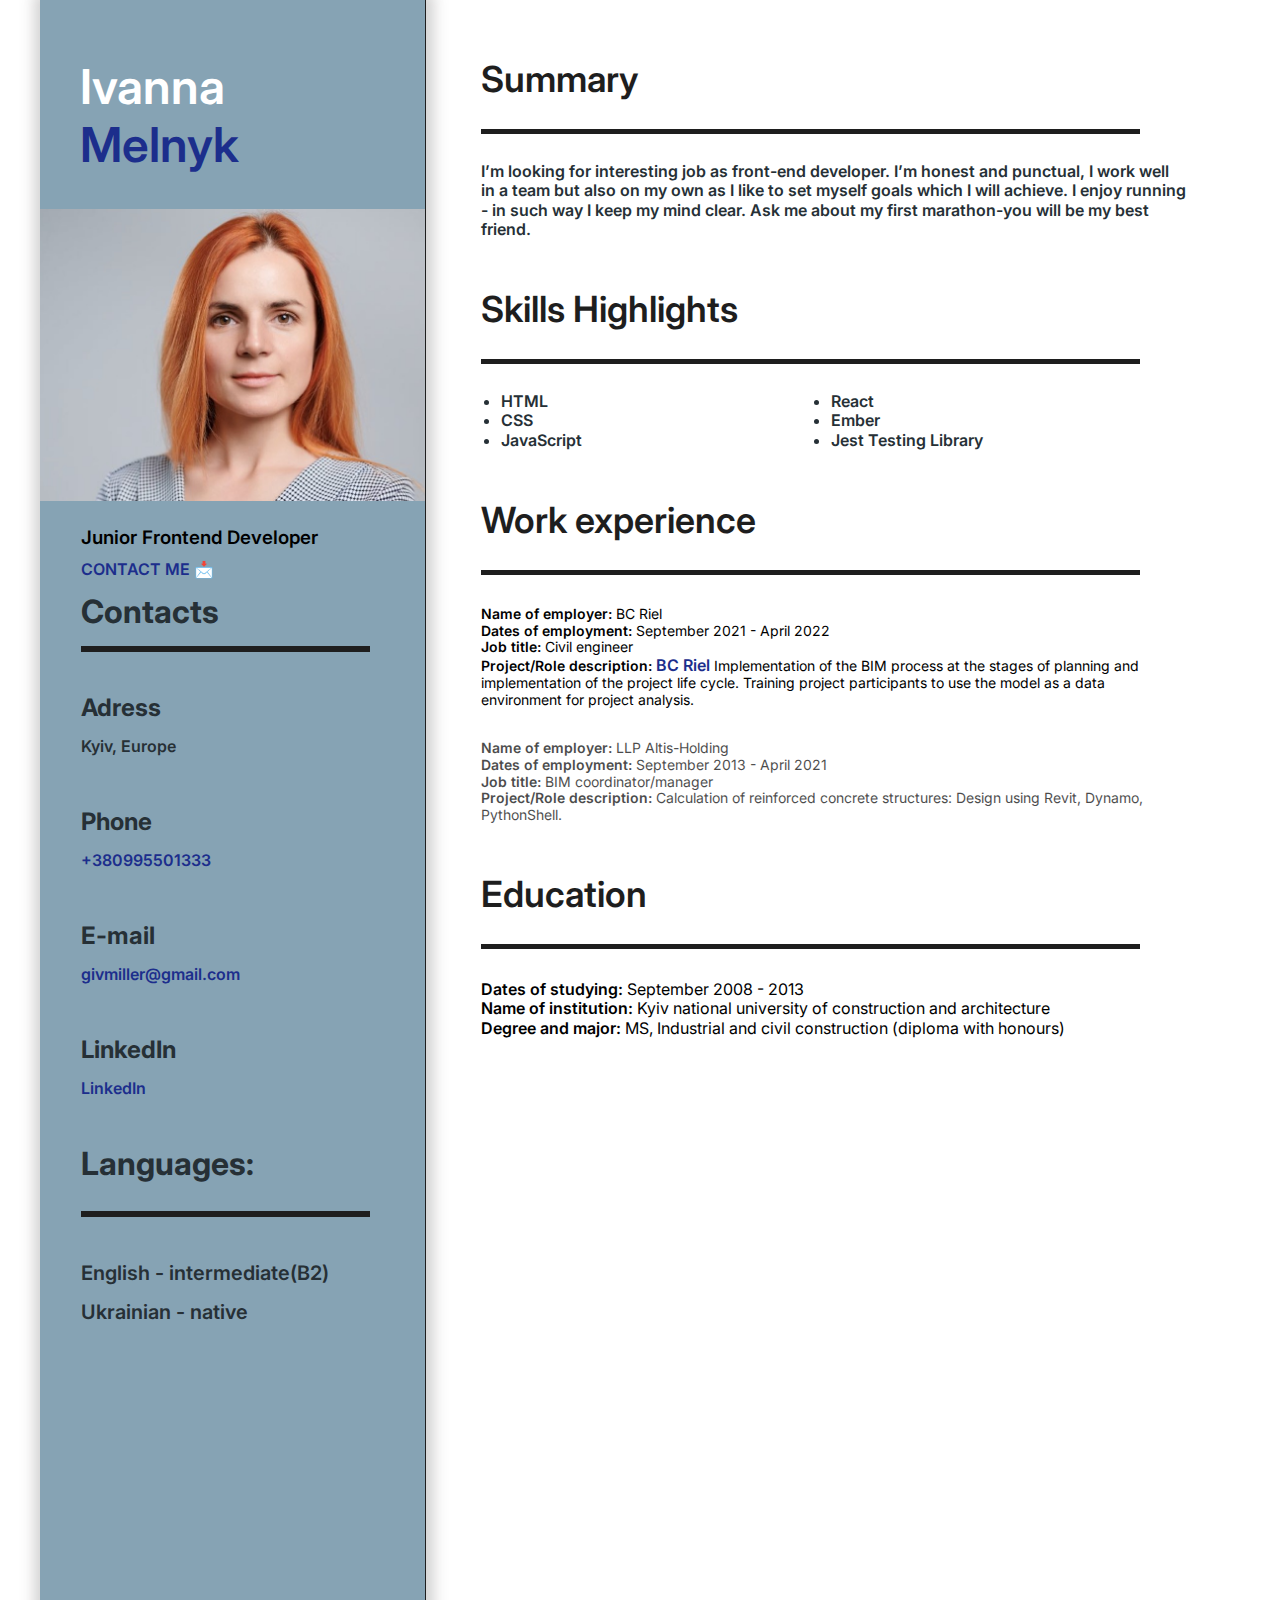
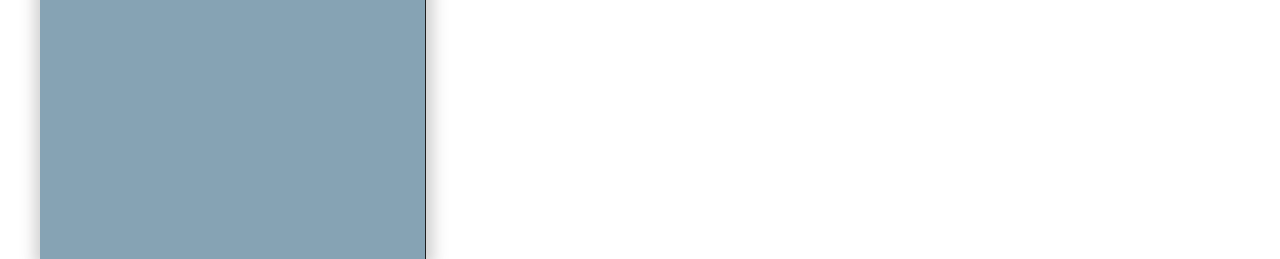
==== index.html @ bb7c2346 "opacity added to p" ====
<!DOCTYPE html>
<html lang="en">

<head>
	<meta charset="UTF-8" />
	<meta http-equiv="X-UA-Compatible" content="IE=edge" />
	<meta name="viewport" content="width=device-width, initial-scale=1.0" />
	<title>RD Resume</title>
	<link rel="stylesheet" href="./styles.css" />
	<link rel="stylesheet" href="./theme.css" />
	<link rel="preconnect" href="https://fonts.googleapis.com" />
	<link rel="preconnect" href="https://fonts.gstatic.com" crossorigin />
	<link href="https://fonts.googleapis.com/css2?family=Inter:wght@400;600&display=swap" rel="stylesheet" />
</head>

<body class="main-theme">
	<div class="main-container">
		<aside class="sidebar">
			<div class="header-container">

				<div class="header-text">
					<h1 class="firstname">
						Ivanna<br><span>Melnyk</span>
					</h1>
				</div>

				<img class="avatar" src="./assets/m-person-avatar.jpeg" alt="Girl in a jacket" />
				<h3 class="position">Junior Frontend Developer</h3>
			</div>
			<div class="contact-information">
				<a href="./hire-me.html" class="contact-link">Contact me 📩</a>
			</div>
			<!-- contacts container -->
			<div class="contacts-container">
				<h3 class="contacts-title decorator">Contacts</h3>
				<div>
					<h4 class="contacts-link-type">Adress</h4>
					<a class="contacts-link">Kyiv, Europe</a>
				</div>
				<div>
					<h4 class="contacts-link-type">Phone</h4>
					<a class="contacts-link" href="tel:380995501333">+380995501333</a>
				</div>
				<div>
					<h4 class="contacts-link-type">E-mail</h4>
					<a class="contacts-link" href="mailto:givmiller@gmail.com">givmiller@gmail.com</a>
				</div>
				<div>
					<h4 class="contacts-link-type">LinkedIn</h4>
					<a class="network-link" href="https://linkedin.com/in/ivanna-melnyk-5479531bb">LinkedIn</a>
				</div>

				<!--lang -->
				<div class="language-container">
					<h3 class="language-title decorator">Languages:</h3>
					<ul class="language">
						<li class="language-item">
							<span class="language-text">English - intermediate(B2)</span>
						</li>
						<li class="language-item">
							<span class="language-text">Ukrainian - native</span>
						</li>
					</ul>
				</div>
			</div>
		</aside>
		<div class="experience">
			<!-- Work experience -->
			<section class="work-section">

				<!-- Summary -->
				<div class="work-section-summary">
					<h2 class="decorator-variant decorator-two">Summary</h2>
					<p>
						I’m looking for interesting job as front-end developer. I’m honest
						and punctual, I work well in a team but also on my own as I like
						to set myself goals which I will achieve. I enjoy running - in
						such way I keep my mind clear. Ask me about my first marathon-you
						will be my best friend.
					</p>
				</div>

				<!-- Skills -->
				<div class="work-section-skills">
					<h2 class="decorator-variant decorator-two">Skills Highlights</h2>
					<div class="skills-list">
						<ul class="list-one">
							<li>HTML</li>
							<li>CSS</li>
							<li>JavaScript</li>
						</ul>
						<ul class="list-two">
							<li>React</li>
							<li>Ember</li>
							<li>Jest Testing Library</li>
						</ul>
					</div>
				</div>

				<!-- Work -->
				<div class="work-section-work">
					<h2 class="decorator-variant decorator-two">Work experience</h2>

					<div class="work-list">
						<p class=""><span>Name of employer:</span> BC Riel</p>
						<p><span>Dates of employment:</span> September 2021 - April 2022 </p>
						<p class=""><span>Job title:</span> Civil engineer</p>
						<p><span>Project/Role description:</span> <a href="https://riel.ua/" target="_blank">BC Riel</a>
							Implementation of the BIM process at the stages of planning and implementation of the project
							life cycle. Training project participants to use the model as a data environment for project
							analysis.</p>
					</div>

					<div class="work-list previous">
						<p class=""><span>Name of employer:</span> LLP Altis-Holding</p>
						<p><span>Dates of employment:</span> September 2013 - April 2021 </p>
						<p class=""><span>Job title:</span> BIM coordinator/manager</p>
						<p><span>Project/Role description:</span> Calculation of reinforced concrete structures: Design using
							Revit, Dynamo, PythonShell.</p>
					</div>
				</div>

				<!-- Education -->
				<div class="work-section-education">
					<h2 class="decorator-variant decorator-two">Education</h2>
					<div class="education-list">
						<p><span>Dates of studying:</span> September 2008 - 2013</p>
						<p><span>Name of institution:</span> Kyiv national university of construction and architecture</p>
						<p><span>Degree and major:</span> MS, Industrial and civil construction (diploma with honours)</p>
					</div>
				</div>

			</section>

		</div>
	</div>
	</div>
</body>

</html>
---- styles.css ----
:root {
  /* sizes */
  --margin-bottom-work-section: 49px;
  --padding-bottom-work-section: 28px;
  --padding-bottom-contact-section: 15px;
  --padding-top-contact-section: 36px;
}

/*colors */
.main-theme {
  --color-background-sidebar: #86a3b4;
  --color-main-text-primary: #1c2e8c;
  --color-main-link-secondary: #005;
  --color-global-default: #ffffff;
  --color-global-text-primary: #000000;
  --color-global-text-secondary: #263036;
  --color-text-accent: #e89a4c;
  --color-border-primary: #1e1e1e;
}

body {
  color: var(--color-global-text-primary);
  font-family: "Inter", sans-serif;
  margin: 0;
}

h3 {
  align-items: center;
  margin: 0;
}

h1,
h4 {
  margin: 0;
}

a:link {
  text-decoration: none;
  font-weight: 600;
  font-size: 16px;
  line-height: 1.2;

  color: var(--color-main-text-primary);
}

a:visited {
  color: var(--color-main-link-secondary);
}

a:hover {
  text-decoration: none;
}

ul li {
  margin: 0;
}

.main-container {
  max-width: 1200px;
  display: flex;

  margin: 0 auto;
}

.position {
  font-weight: 600;

  margin-top: 25px;
  margin-bottom: 10px;
  margin-left: 41px;
}

.avatar {
  width: 100%;
  height: 292px;
  object-fit: cover;
}
.avatar:hover {
  box-shadow: 10px 10px 16px 0px #00000040;
  transform: scale(2) translate(25%, 25%);
  z-index: 1;
}
.decorator {
  border-bottom: 6px solid var(--color-border-primary);
  width: 75%;
}

.decorator-two {
  border-bottom: 5px solid var(--color-border-primary);
  width: 659px;
}

a:link.contact-link {
  text-transform: uppercase;
  text-decoration: none;
}

.contact-link:hover,
a:link.contacts-link:hover,
a.network-link:hover {
  color: var(--color-text-accent);
}

.contact-information {
  display: block;
  margin-left: 41px;
  margin-bottom: 13px;
}

.contacts-container {
  font-weight: 600;
  line-height: 39px;
  color: var(--color-global-text-secondary);
  padding-left: 41px;
  padding-right: 11px;
  width: 385px;
}

.contacts-title {
  font-size: 32px;
  padding-bottom: var(--padding-bottom-contact-section);
}

.contacts-link-type {
  padding-top: var(--padding-top-contact-section);
  font-size: 24px;
}

a.contacts-link,
a.network-link {
  font-size: 16px;
  line-height: 19px;
}

.language-container {
  font-size: 32px;
  line-height: 39px;
}

.language-title {
  padding-top: var(--padding-top-contact-section);
  font-size: 32px;
  padding-bottom: var(--padding-bottom-work-section);
}

.language {
  padding: 0;
  list-style-type: none;
}

.language-text {
  font-size: 20px;
  line-height: 24px;
}

.work-section {
  display: flex;
  flex-direction: column;
  box-sizing: border-box;
}

.firstname {
  margin: 58px 0px 36px 40px;
  font-weight: 600;
  font-size: 48px;
  line-height: 1.2;

  color: var(--color-global-default);
}

.firstname span {
  color: var(--color-main-text-primary);
}

.header-container {
  display: flex;
  flex-direction: column;
}

.experience {
  padding-left: 55px;
  padding-right: 54px;
  padding-top: 58px;
}

.sidebar {
  width: 385px;
  background-color: var(--color-background-sidebar);
  padding-bottom: 500px;

  box-shadow: 1px 0px 13px 7px #504b4b40;
  border-right: 1px solid var(--color-border-primary);
}

/* Summary */
.work-section-summary {
  margin-bottom: var(--margin-bottom-work-section);
}

.decorator-variant {
  margin: 0px;
  padding-bottom: var(--padding-bottom-work-section);
  font-weight: 600;
  font-size: 36px;
  line-height: 1.2;

  color: var(--color-border-primary);
}

.work-section-summary p {
  margin: 28px 0px 0px 0px;
  font-weight: 600;
  font-size: 16px;
  line-height: 1.2;

  color: var(--color-global-text-secondary);
}

/* Skills */
.work-section-skills {
  margin-bottom: var(--margin-bottom-work-section);
}

.skills-list {
  margin: 28px 0px 0px 0px;
  display: inline-flex;
}

.skills-list ul {
  margin: 0;
  font-weight: 600;
  font-size: 16px;
  line-height: 1.2;

  color: var(--color-global-text-secondary);
}

.skills-list .list-one,
.skills-list .list-two {
  width: 310px;
  padding-left: 20px;
}

/* Work */
.work-section-work {
  margin-bottom: 49px;
}

.work-list {
  margin-top: 31px;
}

.work-list p {
  margin: 0;
  font-size: 14px;
  line-height: 1.2;

  color: var(--color-global-text-primary);
}

.work-list p span {
  font-weight: 600;
}

.work-list p a {
  font-weight: 600;
  font-size: 16px;
  line-height: 1.2;

  color: var(--color-main-text-primary);
}
.work-list.previous {
  opacity: 0.7;
}

.work-list.previous:hover {
  opacity: 1;
}
/* Education */

.education-list {
  margin-top: 31px;
}

.education-list p {
  margin: 0;
  font-size: 16px;
  line-height: 1.2;

  color: var(--color-global-text-primary);
}

.education-list p span {
  font-weight: 600;
}

/* Hire me form */
.hire-me-container {
  margin: auto;
  padding: 0;
  font-family: "IBM Plex Sans", sans-serif;
  display: flex;
  flex-direction: column;
  justify-content: center;
  max-width: 1024px;
}

.hire-me-title {
  margin-top: 20px;
  margin-bottom: 10px;
  color: var(--color-main-text-primary);
}

.hire-me-subtitle {
  margin-top: 10px;
  margin-bottom: 10px;
}

table {
  display: table;
  border-spacing: 0px;
  border: 1px solid #b8bcca;
  border-collapse: separate;
  background: #f8fafc;
}

th,
td {
  border: 1px solid #b8bcca;
  padding: 10px;
}

td {
  width: 380px;
}

input,
select,
textarea {
  display: block;
  background-color: #f8fafc;
  margin: 0;
  padding: 0;
  border: none;
  width: 436px;
  height: 48px;
  font-family: inherit;
  border-radius: 4px;
  padding-left: 12px;
  padding-right: 12px;
}

::placeholder {
  font-size: 16px;
  line-height: 150%;
  color: #b8bcca;
}

input:focus,
select:focus,
textarea:focus {
  border: 1px solid #0048d9;
}

#email:invalid,
#work-type:invalid,
#textarea:invalid {
  border: 1px solid #ed0131;
}

.error {
  font-size: 12px;
  line-height: 16px;
  color: #ed0131;
}

.success {
  font-size: 12px;
  line-height: 16px;
  color: #0e6245;
  display: none;
}

#textarea:valid + .error {
  display: none;
}

#email:valid + .error {
  display: none;
}

.label-required:after {
  content: "*";
  color: #ed0131;
}

#email:valid {
  border: 1px solid #0e6245;
}

#work-type {
  appearance: none;
  font-size: 16px;
  line-height: 150%;
  color: #3b4256;
  background: url(./assets/mdi_arrow_drop_down.svg) no-repeat right #f8fafc;
  width: 460px;
}

#work-type:invalid {
  color: #b8bcca;
}

fieldset {
  border: 1px solid #3b4256;
  border-radius: 16px;
}

fieldset label {
  display: flex;
  margin-top: 10px;
  margin-bottom: 10px;
  color: #6f7482;
}

.hire-me-button {
  font-weight: 500;
  font-size: 18px;
  line-height: 23px;
  color: #0048d9;
  margin-top: 20px;
  display: flex;
  justify-content: center;
  align-items: center;
  width: 100px;
  height: 48px;
  border: 1px solid #0048d9;
  background-color: #ffffff;
  border-radius: 6px;
}

.hire-me-button:hover {
  background: #e7f2fd;
}

textarea {
  min-height: 139px;
  font-weight: 400;
  font-size: 16px;
  line-height: 143%;
  width: 436px;
  padding: 12px;
}
@media screen and (max-width: 550px) {
  .main-container {
    display: flex;
    flex-wrap: wrap;
    justify-content: center;
  }
  .experience,
  .sidebar,
  .decorator-two,
  .skills-list .list-one,
  .skills-list .list-two {
    width: 100%;
  }
  .sidebar {
    padding-bottom: 64px;
  }
  .contacts-container {
    width: 75%;
    padding-right: 0;
    padding-left: 28px;
  }
  .experience {
    padding-left: 28px;
    padding-right: 54px;
    padding-bottom: 43px;
  }
  .position {
    margin-left: 28px;
  }
  .contact-information {
    margin-left: 28px;
  }
}
---- theme.css ----
.my-theme {
  --color-background-sidebar: #a08891;
  --color-main-text-primary: #32021f;
  --color-main-link-secondary: #27061a;
  --color-global-default: #afbdcc;
  --color-global-text-primary: #27061a;
  --color-global-text-secondary: #4b2e39;
  --color-text-accent: #77a0a9;
  --color-border-primary: #34282d;
}
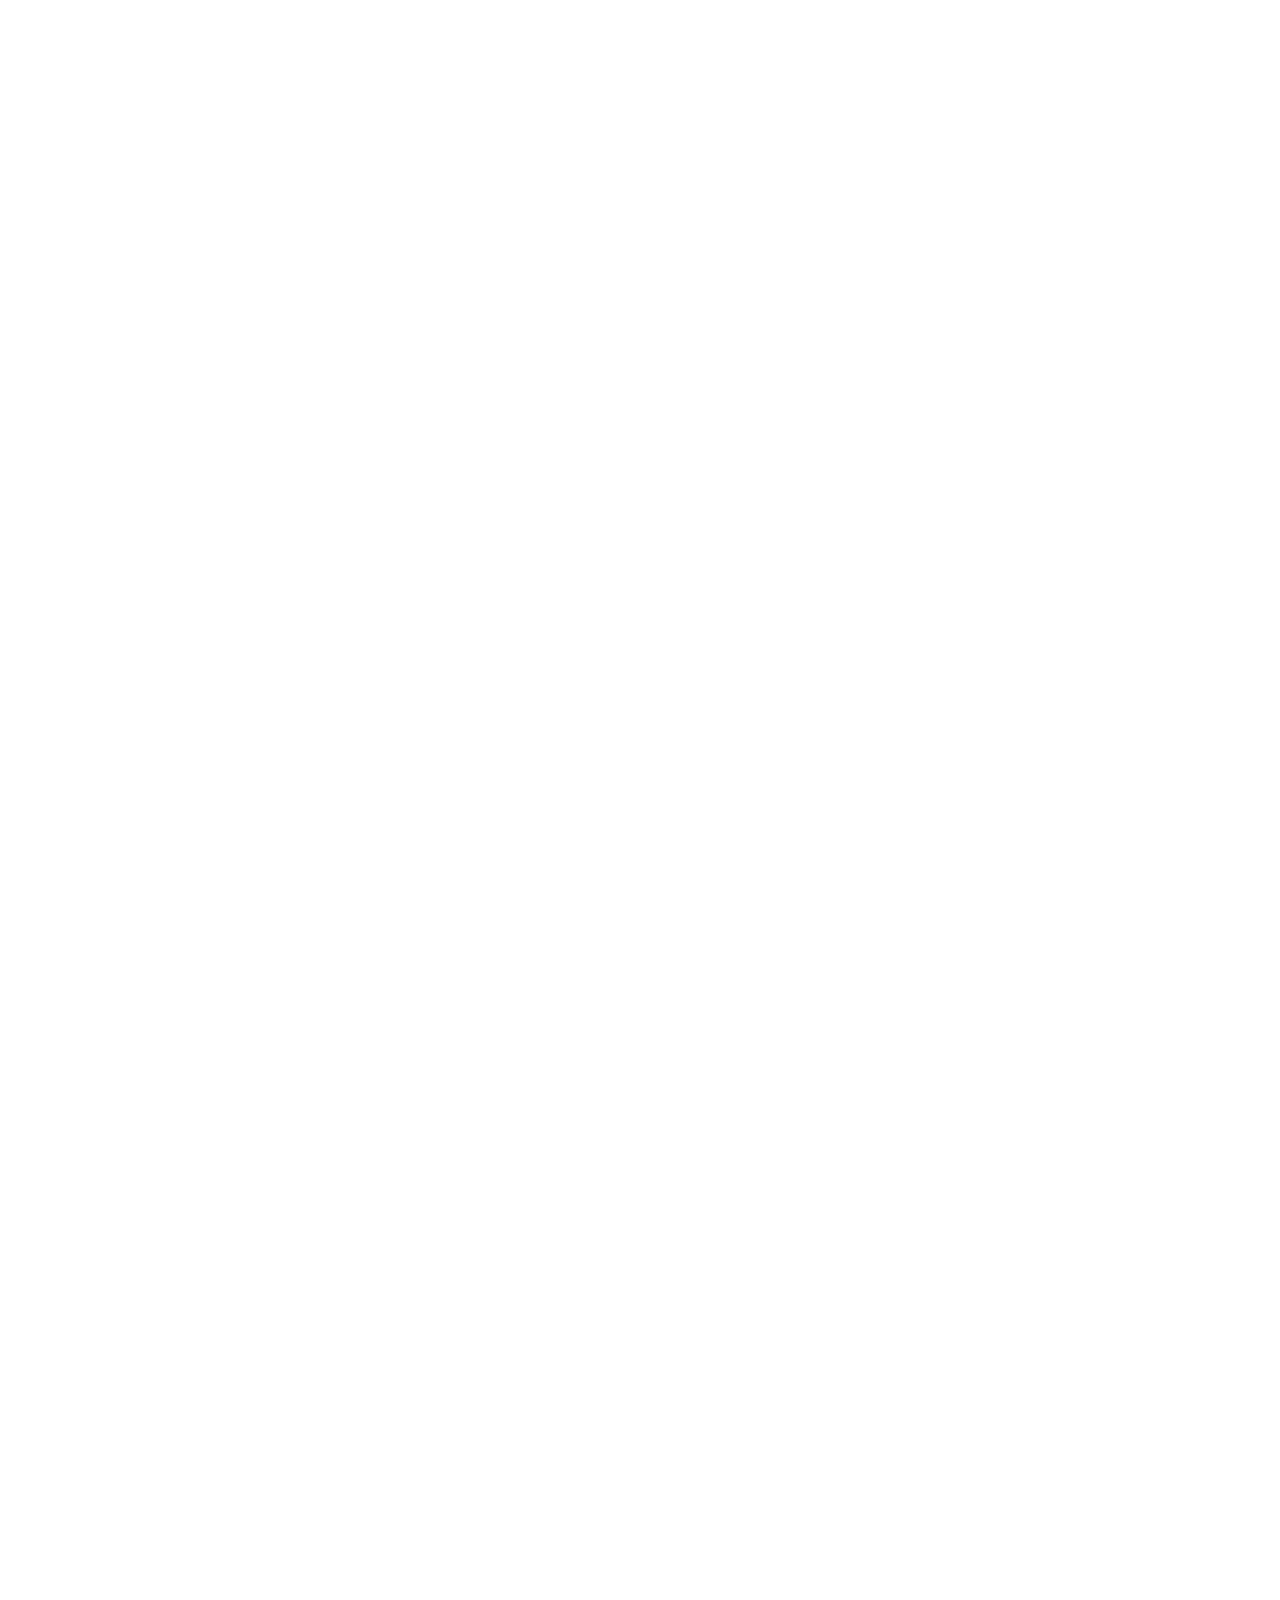
==== commit bc86109d: "scss added, themes work" ====
--- a/index.html
+++ b/index.html
@@ -1,140 +1,159 @@
 <!DOCTYPE html>
 <html lang="en">
+  <head>
+    <meta charset="UTF-8" />
+    <meta http-equiv="X-UA-Compatible" content="IE=edge" />
+    <meta name="viewport" content="width=device-width, initial-scale=1.0" />
+    <title>RD Resume</title>
+    <link rel="stylesheet" href="./css/style.css" />
+    <link rel="preconnect" href="https://fonts.googleapis.com" />
+    <link rel="preconnect" href="https://fonts.gstatic.com" crossorigin />
+    <link
+      href="https://fonts.googleapis.com/css2?family=Inter:wght@400;600&display=swap"
+      rel="stylesheet"
+    />
+  </head>
 
-<head>
-	<meta charset="UTF-8" />
-	<meta http-equiv="X-UA-Compatible" content="IE=edge" />
-	<meta name="viewport" content="width=device-width, initial-scale=1.0" />
-	<title>RD Resume</title>
-	<link rel="stylesheet" href="./styles.css" />
-	<link rel="stylesheet" href="./theme.css" />
-	<link rel="preconnect" href="https://fonts.googleapis.com" />
-	<link rel="preconnect" href="https://fonts.gstatic.com" crossorigin />
-	<link href="https://fonts.googleapis.com/css2?family=Inter:wght@400;600&display=swap" rel="stylesheet" />
-</head>
+  <body>
+    <div class="main-container">
+      <aside class="sidebar">
+        <div class="header-container">
+          <div class="header-text">
+            <h1 class="firstname">Ivanna<br /><span>Melnyk</span></h1>
+          </div>
 
-<body class="main-theme">
-	<div class="main-container">
-		<aside class="sidebar">
-			<div class="header-container">
+          <img
+            class="avatar"
+            src="./assets/m-person-avatar.jpeg"
+            alt="Girl in a jacket"
+          />
+          <h3 class="position">Junior Frontend Developer</h3>
+        </div>
+        <div class="contact-information">
+          <a href="./hire-me.html" class="contact-link">Contact me 📩</a>
+        </div>
+        <!-- contacts container -->
+        <div class="contacts-container">
+          <h3 class="contacts-title decorator">Contacts</h3>
+          <div>
+            <h4 class="contacts-link-type">Adress</h4>
+            <a class="contacts-link">Kyiv, Europe</a>
+          </div>
+          <div>
+            <h4 class="contacts-link-type">Phone</h4>
+            <a class="contacts-link" href="tel:380995501333">+380995501333</a>
+          </div>
+          <div>
+            <h4 class="contacts-link-type">E-mail</h4>
+            <a class="contacts-link" href="mailto:givmiller@gmail.com"
+              >givmiller@gmail.com</a
+            >
+          </div>
+          <div>
+            <h4 class="contacts-link-type">LinkedIn</h4>
+            <a
+              class="network-link"
+              href="https://linkedin.com/in/ivanna-melnyk-5479531bb"
+              >LinkedIn</a
+            >
+          </div>
 
-				<div class="header-text">
-					<h1 class="firstname">
-						Ivanna<br><span>Melnyk</span>
-					</h1>
-				</div>
+          <!--lang -->
+          <div class="language-container">
+            <h3 class="language-title decorator">Languages:</h3>
+            <ul class="language">
+              <li class="language-item">
+                <span class="language-text">English - intermediate(B2)</span>
+              </li>
+              <li class="language-item">
+                <span class="language-text">Ukrainian - native</span>
+              </li>
+            </ul>
+          </div>
+        </div>
+      </aside>
+      <div class="experience">
+        <!-- Work experience -->
+        <section class="work-section">
+          <!-- Summary -->
+          <div class="work-section-summary">
+            <h2 class="decorator-variant decorator-two">Summary</h2>
+            <p>
+              I’m looking for interesting job as front-end developer. I’m honest
+              and punctual, I work well in a team but also on my own as I like
+              to set myself goals which I will achieve. I enjoy running - in
+              such way I keep my mind clear. Ask me about my first marathon-you
+              will be my best friend.
+            </p>
+          </div>
 
-				<img class="avatar" src="./assets/m-person-avatar.jpeg" alt="Girl in a jacket" />
-				<h3 class="position">Junior Frontend Developer</h3>
-			</div>
-			<div class="contact-information">
-				<a href="./hire-me.html" class="contact-link">Contact me 📩</a>
-			</div>
-			<!-- contacts container -->
-			<div class="contacts-container">
-				<h3 class="contacts-title decorator">Contacts</h3>
-				<div>
-					<h4 class="contacts-link-type">Adress</h4>
-					<a class="contacts-link">Kyiv, Europe</a>
-				</div>
-				<div>
-					<h4 class="contacts-link-type">Phone</h4>
-					<a class="contacts-link" href="tel:380995501333">+380995501333</a>
-				</div>
-				<div>
-					<h4 class="contacts-link-type">E-mail</h4>
-					<a class="contacts-link" href="mailto:givmiller@gmail.com">givmiller@gmail.com</a>
-				</div>
-				<div>
-					<h4 class="contacts-link-type">LinkedIn</h4>
-					<a class="network-link" href="https://linkedin.com/in/ivanna-melnyk-5479531bb">LinkedIn</a>
-				</div>
+          <!-- Skills -->
+          <div class="work-section-skills">
+            <h2 class="decorator-variant decorator-two">Skills Highlights</h2>
+            <div class="skills-list">
+              <ul class="list-one">
+                <li>HTML</li>
+                <li>CSS</li>
+                <li>JavaScript</li>
+              </ul>
+              <ul class="list-two">
+                <li>React</li>
+                <li>Ember</li>
+                <li>Jest Testing Library</li>
+              </ul>
+            </div>
+          </div>
 
-				<!--lang -->
-				<div class="language-container">
-					<h3 class="language-title decorator">Languages:</h3>
-					<ul class="language">
-						<li class="language-item">
-							<span class="language-text">English - intermediate(B2)</span>
-						</li>
-						<li class="language-item">
-							<span class="language-text">Ukrainian - native</span>
-						</li>
-					</ul>
-				</div>
-			</div>
-		</aside>
-		<div class="experience">
-			<!-- Work experience -->
-			<section class="work-section">
+          <!-- Work -->
+          <div class="work-section-work">
+            <h2 class="decorator-variant decorator-two">Work experience</h2>
 
-				<!-- Summary -->
-				<div class="work-section-summary">
-					<h2 class="decorator-variant decorator-two">Summary</h2>
-					<p>
-						I’m looking for interesting job as front-end developer. I’m honest
-						and punctual, I work well in a team but also on my own as I like
-						to set myself goals which I will achieve. I enjoy running - in
-						such way I keep my mind clear. Ask me about my first marathon-you
-						will be my best friend.
-					</p>
-				</div>
+            <div class="work-list">
+              <p class=""><span>Name of employer:</span> BC Riel</p>
+              <p>
+                <span>Dates of employment:</span> September 2021 - April 2022
+              </p>
+              <p class=""><span>Job title:</span> Civil engineer</p>
+              <p>
+                <span>Project/Role description:</span>
+                <a href="https://riel.ua/" target="_blank">BC Riel</a>
+                Implementation of the BIM process at the stages of planning and
+                implementation of the project life cycle. Training project
+                participants to use the model as a data environment for project
+                analysis.
+              </p>
+            </div>
 
-				<!-- Skills -->
-				<div class="work-section-skills">
-					<h2 class="decorator-variant decorator-two">Skills Highlights</h2>
-					<div class="skills-list">
-						<ul class="list-one">
-							<li>HTML</li>
-							<li>CSS</li>
-							<li>JavaScript</li>
-						</ul>
-						<ul class="list-two">
-							<li>React</li>
-							<li>Ember</li>
-							<li>Jest Testing Library</li>
-						</ul>
-					</div>
-				</div>
+            <div class="work-list previous">
+              <p class=""><span>Name of employer:</span> LLP Altis-Holding</p>
+              <p>
+                <span>Dates of employment:</span> September 2013 - April 2021
+              </p>
+              <p class=""><span>Job title:</span> BIM coordinator/manager</p>
+              <p>
+                <span>Project/Role description:</span> Calculation of reinforced
+                concrete structures: Design using Revit, Dynamo, PythonShell.
+              </p>
+            </div>
+          </div>
 
-				<!-- Work -->
-				<div class="work-section-work">
-					<h2 class="decorator-variant decorator-two">Work experience</h2>
-
-					<div class="work-list">
-						<p class=""><span>Name of employer:</span> BC Riel</p>
-						<p><span>Dates of employment:</span> September 2021 - April 2022 </p>
-						<p class=""><span>Job title:</span> Civil engineer</p>
-						<p><span>Project/Role description:</span> <a href="https://riel.ua/" target="_blank">BC Riel</a>
-							Implementation of the BIM process at the stages of planning and implementation of the project
-							life cycle. Training project participants to use the model as a data environment for project
-							analysis.</p>
-					</div>
-
-					<div class="work-list previous">
-						<p class=""><span>Name of employer:</span> LLP Altis-Holding</p>
-						<p><span>Dates of employment:</span> September 2013 - April 2021 </p>
-						<p class=""><span>Job title:</span> BIM coordinator/manager</p>
-						<p><span>Project/Role description:</span> Calculation of reinforced concrete structures: Design using
-							Revit, Dynamo, PythonShell.</p>
-					</div>
-				</div>
-
-				<!-- Education -->
-				<div class="work-section-education">
-					<h2 class="decorator-variant decorator-two">Education</h2>
-					<div class="education-list">
-						<p><span>Dates of studying:</span> September 2008 - 2013</p>
-						<p><span>Name of institution:</span> Kyiv national university of construction and architecture</p>
-						<p><span>Degree and major:</span> MS, Industrial and civil construction (diploma with honours)</p>
-					</div>
-				</div>
-
-			</section>
-
-		</div>
-	</div>
-	</div>
-</body>
-
+          <!-- Education -->
+          <div class="work-section-education">
+            <h2 class="decorator-variant decorator-two">Education</h2>
+            <div class="education-list">
+              <p><span>Dates of studying:</span> September 2008 - 2013</p>
+              <p>
+                <span>Name of institution:</span> Kyiv national university of
+                construction and architecture
+              </p>
+              <p>
+                <span>Degree and major:</span> MS, Industrial and civil
+                construction (diploma with honours)
+              </p>
+            </div>
+          </div>
+        </section>
+      </div>
+    </div>
+  </body>
 </html>
--- a/css/style.css
+++ b/css/style.css
@@ -0,0 +1,318 @@
+/*colors */
+body {
+  color: #27061a;
+  font-family: "Inter", sans-serif;
+  margin: 0;
+}
+
+h3 {
+  align-items: center;
+  margin: 0;
+}
+
+h1,
+h4 {
+  margin: 0;
+}
+
+a:link {
+  text-decoration: none;
+  font-weight: 600;
+  font-size: 16px;
+  line-height: 1.2;
+  color: #32021f;
+}
+a:link:link.contact-link {
+  text-transform: uppercase;
+  text-decoration: none;
+}
+a:visited {
+  color: #27061a;
+}
+a:hover {
+  text-decoration: none;
+  color: #77a0a9;
+}
+
+ul li {
+  margin: 0;
+}
+
+.main-container {
+  max-width: 1200px;
+  display: flex;
+  overflow: hidden;
+  margin: 0 auto;
+}
+
+.position {
+  font-weight: 600;
+  margin-top: 25px;
+  margin-bottom: 10px;
+  margin-left: 41px;
+}
+
+.avatar {
+  width: 100%;
+  height: 292px;
+  -o-object-fit: cover;
+     object-fit: cover;
+}
+.avatar:hover {
+  box-shadow: 10px 10px 16px 0px rgba(0, 0, 0, 0.2509803922);
+  animation: scaling 2s cubic-bezier(0.07, 0.49, 0.94, 0.53);
+}
+
+@keyframes scaling {
+  100% {
+    transform: scale(2) translate(25%, 25%);
+  }
+}
+.decorator {
+  border-bottom: 6px solid #34282d;
+  width: 75%;
+}
+
+.decorator-two {
+  border-bottom: 5px solid #34282d;
+  width: 659px;
+}
+
+.contact-information {
+  display: block;
+  margin-left: 41px;
+  margin-bottom: 13px;
+}
+
+.contacts-container {
+  font-weight: 600;
+  line-height: 39px;
+  color: #4b2e39;
+  padding-left: 41px;
+  padding-right: 11px;
+  width: 385px;
+}
+
+.contacts-title {
+  font-size: 32px;
+  padding-bottom: 15px;
+}
+
+.contacts-link-type {
+  padding-top: 36px;
+  font-size: 24px;
+}
+
+a.contacts-link,
+a.network-link {
+  font-size: 16px;
+  line-height: 19px;
+}
+
+.language-container {
+  font-size: 32px;
+  line-height: 39px;
+}
+
+.language-title {
+  padding-top: 36px;
+  font-size: 32px;
+  padding-bottom: 28px;
+}
+
+.language {
+  padding: 0;
+  list-style-type: none;
+}
+
+.language-text {
+  font-size: 20px;
+  line-height: 24px;
+}
+
+.work-section {
+  display: flex;
+  flex-direction: column;
+  box-sizing: border-box;
+}
+
+.firstname {
+  margin: 58px 0px 36px 40px;
+  font-weight: 600;
+  font-size: 48px;
+  line-height: 1.2;
+  color: #afbdcc;
+}
+.firstname span {
+  color: #32021f;
+}
+
+.header-container {
+  display: flex;
+  flex-direction: column;
+}
+
+.experience {
+  padding-left: 55px;
+  padding-right: 54px;
+  padding-top: 58px;
+  opacity: 0;
+  animation: appear 1s ease 0.7s forwards;
+  transform: translate(0px, 100%);
+}
+
+.sidebar {
+  width: 385px;
+  background-color: #a08891;
+  padding-bottom: 500px;
+  box-shadow: 1px 0px 13px 7px rgba(80, 75, 75, 0.2509803922);
+  border-right: 1px solid #34282d;
+  z-index: 1;
+  opacity: 0;
+  animation: appear 1s ease 0.1s forwards;
+  transform: translate(0px, 100%);
+}
+
+@keyframes appear {
+  100% {
+    transform: translate(0px, 0%);
+    opacity: 1;
+  }
+}
+/* Summary */
+.work-section-summary {
+  margin-bottom: 49px;
+}
+
+.decorator-variant {
+  margin: 0px;
+  padding-bottom: 28px;
+  font-weight: 600;
+  font-size: 36px;
+  line-height: 1.2;
+  color: #34282d;
+}
+
+.work-section-summary p {
+  margin: 28px 0px 0px 0px;
+  font-weight: 600;
+  font-size: 16px;
+  line-height: 1.2;
+  color: #4b2e39;
+}
+
+/* Skills */
+.work-section-skills {
+  margin-bottom: 49px;
+}
+
+.skills-list {
+  margin: 28px 0px 0px 0px;
+  display: inline-flex;
+}
+
+.skills-list ul {
+  margin: 0;
+  font-weight: 600;
+  font-size: 16px;
+  line-height: 1.2;
+  color: #4b2e39;
+}
+.skills-list .list-one,
+.skills-list .list-two {
+  width: 310px;
+  padding-left: 20px;
+}
+
+/* Work */
+.work-section-work {
+  margin-bottom: 49px;
+}
+
+.work-list {
+  margin-top: 31px;
+}
+.work-list p {
+  margin: 0;
+  font-size: 14px;
+  line-height: 1.2;
+  color: #27061a;
+}
+.work-list span {
+  font-weight: 600;
+}
+.work-list a {
+  font-weight: 600;
+  font-size: 16px;
+  line-height: 1.2;
+  color: #32021f;
+}
+.work-list a:hover {
+  color: #77a0a9;
+}
+
+.previous {
+  opacity: 0.5;
+}
+.previous:hover {
+  animation: liquid 2s ease-in-out forwards;
+}
+
+@keyframes liquid {
+  0% {
+    opacity: 0.5;
+  }
+  50% {
+    opacity: 0.7;
+  }
+  100% {
+    opacity: 1;
+  }
+}
+/* Education */
+.education-list {
+  margin-top: 31px;
+}
+.education-list p {
+  margin: 0;
+  font-size: 16px;
+  line-height: 1.2;
+  color: #27061a;
+}
+.education-list span {
+  font-weight: 600;
+}
+
+@media screen and (max-width: 550px) {
+  .main-container {
+    display: flex;
+    flex-wrap: wrap;
+    justify-content: center;
+  }
+  .experience,
+  .sidebar,
+  .decorator-two,
+  .skills-list .list-one,
+  .skills-list .list-two {
+    width: 100%;
+  }
+  .sidebar {
+    padding-bottom: 64px;
+  }
+  .contacts-container {
+    width: 75%;
+    padding-right: 0;
+    padding-left: 28px;
+  }
+  .experience {
+    padding-left: 28px;
+    padding-right: 54px;
+    padding-bottom: 43px;
+  }
+  .position {
+    margin-left: 28px;
+  }
+  .contact-information {
+    margin-left: 28px;
+  }
+}/*# sourceMappingURL=style.css.map */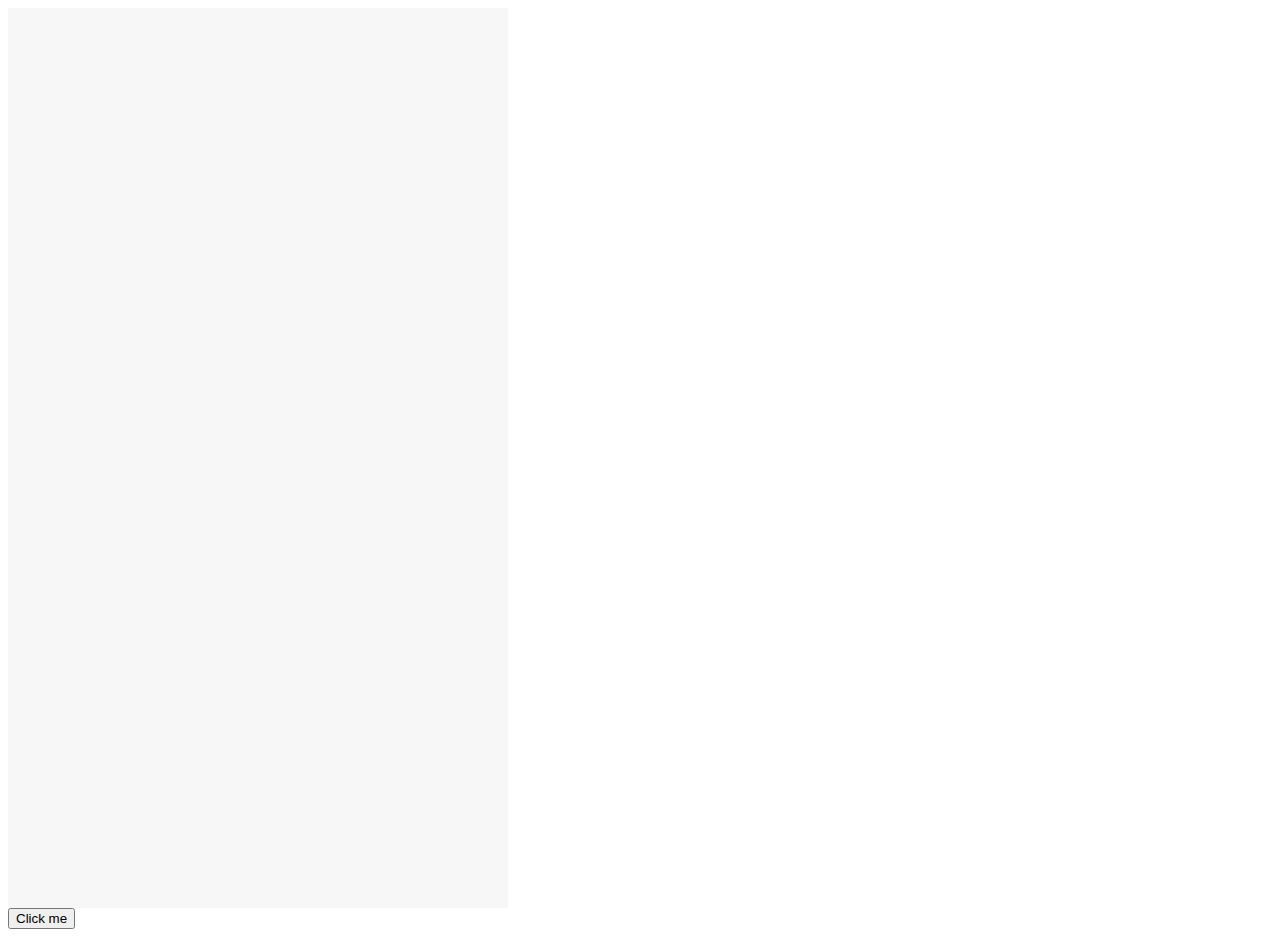
==== commit 506da908: "added test files" ====
--- a/index.html
+++ b/index.html
@@ -4,156 +4,31 @@
     <meta charset="UTF-8" />
     <meta http-equiv="X-UA-Compatible" content="IE=edge" />
     <meta name="viewport" content="width=device-width, initial-scale=1.0" />
-    <title>RD Resume</title>
-    <link rel="stylesheet" href="./css/style.css" />
-    <link rel="preconnect" href="https://fonts.googleapis.com" />
-    <link rel="preconnect" href="https://fonts.gstatic.com" crossorigin />
-    <link
-      href="https://fonts.googleapis.com/css2?family=Inter:wght@400;600&display=swap"
-      rel="stylesheet"
-    />
+    <title>JS tasks</title>
+    <link rel="stylesheet" href="./css/styles.css">
   </head>
+  <body>
+     <div class="m-container js-container"></div>
+    <div class="example">
+        <button class="js-button">Click me</button>
+    </div> 
 
-  <body>
-    <div class="main-container">
-      <aside class="sidebar">
-        <div class="header-container">
-          <div class="header-text">
-            <h1 class="firstname">Ivanna<br /><span>Melnyk</span></h1>
-          </div>
+        <!-- test engine -->
+    <script src="testengine/jasmine.js"></script>
+    <script src="testengine/jasmine-test-reporter.js"></script>
+    <script src="testengine/TestManager.js"></script>
 
-          <img
-            class="avatar"
-            src="./assets/m-person-avatar.jpeg"
-            alt="Girl in a jacket"
-          />
-          <h3 class="position">Junior Frontend Developer</h3>
-        </div>
-        <div class="contact-information">
-          <a href="./hire-me.html" class="contact-link">Contact me 📩</a>
-        </div>
-        <!-- contacts container -->
-        <div class="contacts-container">
-          <h3 class="contacts-title decorator">Contacts</h3>
-          <div>
-            <h4 class="contacts-link-type">Adress</h4>
-            <a class="contacts-link">Kyiv, Europe</a>
-          </div>
-          <div>
-            <h4 class="contacts-link-type">Phone</h4>
-            <a class="contacts-link" href="tel:380995501333">+380995501333</a>
-          </div>
-          <div>
-            <h4 class="contacts-link-type">E-mail</h4>
-            <a class="contacts-link" href="mailto:givmiller@gmail.com"
-              >givmiller@gmail.com</a
-            >
-          </div>
-          <div>
-            <h4 class="contacts-link-type">LinkedIn</h4>
-            <a
-              class="network-link"
-              href="https://linkedin.com/in/ivanna-melnyk-5479531bb"
-              >LinkedIn</a
-            >
-          </div>
+       <!-- add your code import here -->
+    
+    <script src="./src/index.js"></script>
 
-          <!--lang -->
-          <div class="language-container">
-            <h3 class="language-title decorator">Languages:</h3>
-            <ul class="language">
-              <li class="language-item">
-                <span class="language-text">English - intermediate(B2)</span>
-              </li>
-              <li class="language-item">
-                <span class="language-text">Ukrainian - native</span>
-              </li>
-            </ul>
-          </div>
-        </div>
-      </aside>
-      <div class="experience">
-        <!-- Work experience -->
-        <section class="work-section">
-          <!-- Summary -->
-          <div class="work-section-summary">
-            <h2 class="decorator-variant decorator-two">Summary</h2>
-            <p>
-              I’m looking for interesting job as front-end developer. I’m honest
-              and punctual, I work well in a team but also on my own as I like
-              to set myself goals which I will achieve. I enjoy running - in
-              such way I keep my mind clear. Ask me about my first marathon-you
-              will be my best friend.
-            </p>
-          </div>
-
-          <!-- Skills -->
-          <div class="work-section-skills">
-            <h2 class="decorator-variant decorator-two">Skills Highlights</h2>
-            <div class="skills-list">
-              <ul class="list-one">
-                <li>HTML</li>
-                <li>CSS</li>
-                <li>JavaScript</li>
-              </ul>
-              <ul class="list-two">
-                <li>React</li>
-                <li>Ember</li>
-                <li>Jest Testing Library</li>
-              </ul>
-            </div>
-          </div>
-
-          <!-- Work -->
-          <div class="work-section-work">
-            <h2 class="decorator-variant decorator-two">Work experience</h2>
-
-            <div class="work-list">
-              <p class=""><span>Name of employer:</span> BC Riel</p>
-              <p>
-                <span>Dates of employment:</span> September 2021 - April 2022
-              </p>
-              <p class=""><span>Job title:</span> Civil engineer</p>
-              <p>
-                <span>Project/Role description:</span>
-                <a href="https://riel.ua/" target="_blank">BC Riel</a>
-                Implementation of the BIM process at the stages of planning and
-                implementation of the project life cycle. Training project
-                participants to use the model as a data environment for project
-                analysis.
-              </p>
-            </div>
-
-            <div class="work-list previous">
-              <p class=""><span>Name of employer:</span> LLP Altis-Holding</p>
-              <p>
-                <span>Dates of employment:</span> September 2013 - April 2021
-              </p>
-              <p class=""><span>Job title:</span> BIM coordinator/manager</p>
-              <p>
-                <span>Project/Role description:</span> Calculation of reinforced
-                concrete structures: Design using Revit, Dynamo, PythonShell.
-              </p>
-            </div>
-          </div>
-
-          <!-- Education -->
-          <div class="work-section-education">
-            <h2 class="decorator-variant decorator-two">Education</h2>
-            <div class="education-list">
-              <p><span>Dates of studying:</span> September 2008 - 2013</p>
-              <p>
-                <span>Name of institution:</span> Kyiv national university of
-                construction and architecture
-              </p>
-              <p>
-                <span>Degree and major:</span> MS, Industrial and civil
-                construction (diploma with honours)
-              </p>
-            </div>
-          </div>
-        </section>
-      </div>
-    </div>
+   <!-- add your test import here -->
+    <script src="./tests/index.test.js"></script>
+        <!-- run our code -->
+    <script>
+        window.onload = function () {
+            window.initiateTest();
+        };
+    </script>
   </body>
 </html>
--- a/css/styles.css
+++ b/css/styles.css
@@ -0,0 +1,102 @@
+.m-container {
+    padding: 0 10px 0 0;
+    min-height: 100vh;
+    position: relative;
+    display: flex;
+}
+
+#test-panel {
+    width: 500px;
+    padding-top: 100px;
+    background: #f7f7f7 center 35px no-repeat;
+}
+
+#test-panel:empty:before {
+    content: "";
+    width: 300px;
+    height: 300px;
+    position: absolute;
+    left: 50%;
+    top: 50%;
+    margin: -150px 0 0 -150px;
+    background-size: contain;
+    animation: spin 0.8s infinite linear;
+    transform-origin: 50% 50%;
+}
+
+@keyframes spin {
+    from {
+        transform: rotate(0);
+    }
+    to {
+        transform: rotate(360deg);
+    }
+}
+
+.task{
+    padding: 10px;
+    font-size: 30px;
+    border-top: 1px solid #F1592B;
+}
+
+.task:first-child {
+    border-top: none;
+}
+
+.task .task {
+    font-size: 18px;
+    border: none;
+}
+
+.sub-task {
+    position: relative;
+    padding-left: 20px;
+    line-height: 1.2;
+    margin: 10px 0;
+}
+.sub-task:before,
+.sub-task:after{
+    content: "";
+    position: absolute;
+    right: 100%;
+    top: calc(50% - 5px);
+}
+
+.sub-task.failed {
+    color: red;
+}
+.sub-task.failed:before,
+.sub-task.failed:after {
+    background: red;
+    transform-origin: 50% 50%;
+    width: 2px;
+    height: 10px;
+}
+.sub-task.failed:before {
+    transform: rotate(45deg);
+}
+.sub-task.failed:after {
+    transform: rotate(-45deg);
+
+}
+.sub-task.passed {
+    color: green;
+}
+
+.sub-task.passed:before {
+    border: 2px solid transparent;
+    border-right-color: green;
+    border-top-color: green;
+    height: 5px;
+    width: 10px;
+    right: calc(100% - 5px);
+    transform: rotate(135deg);
+}
+
+.description.top {
+    line-height: 1.2;
+}
+
+.description.top.no-tests {
+    color: green;
+}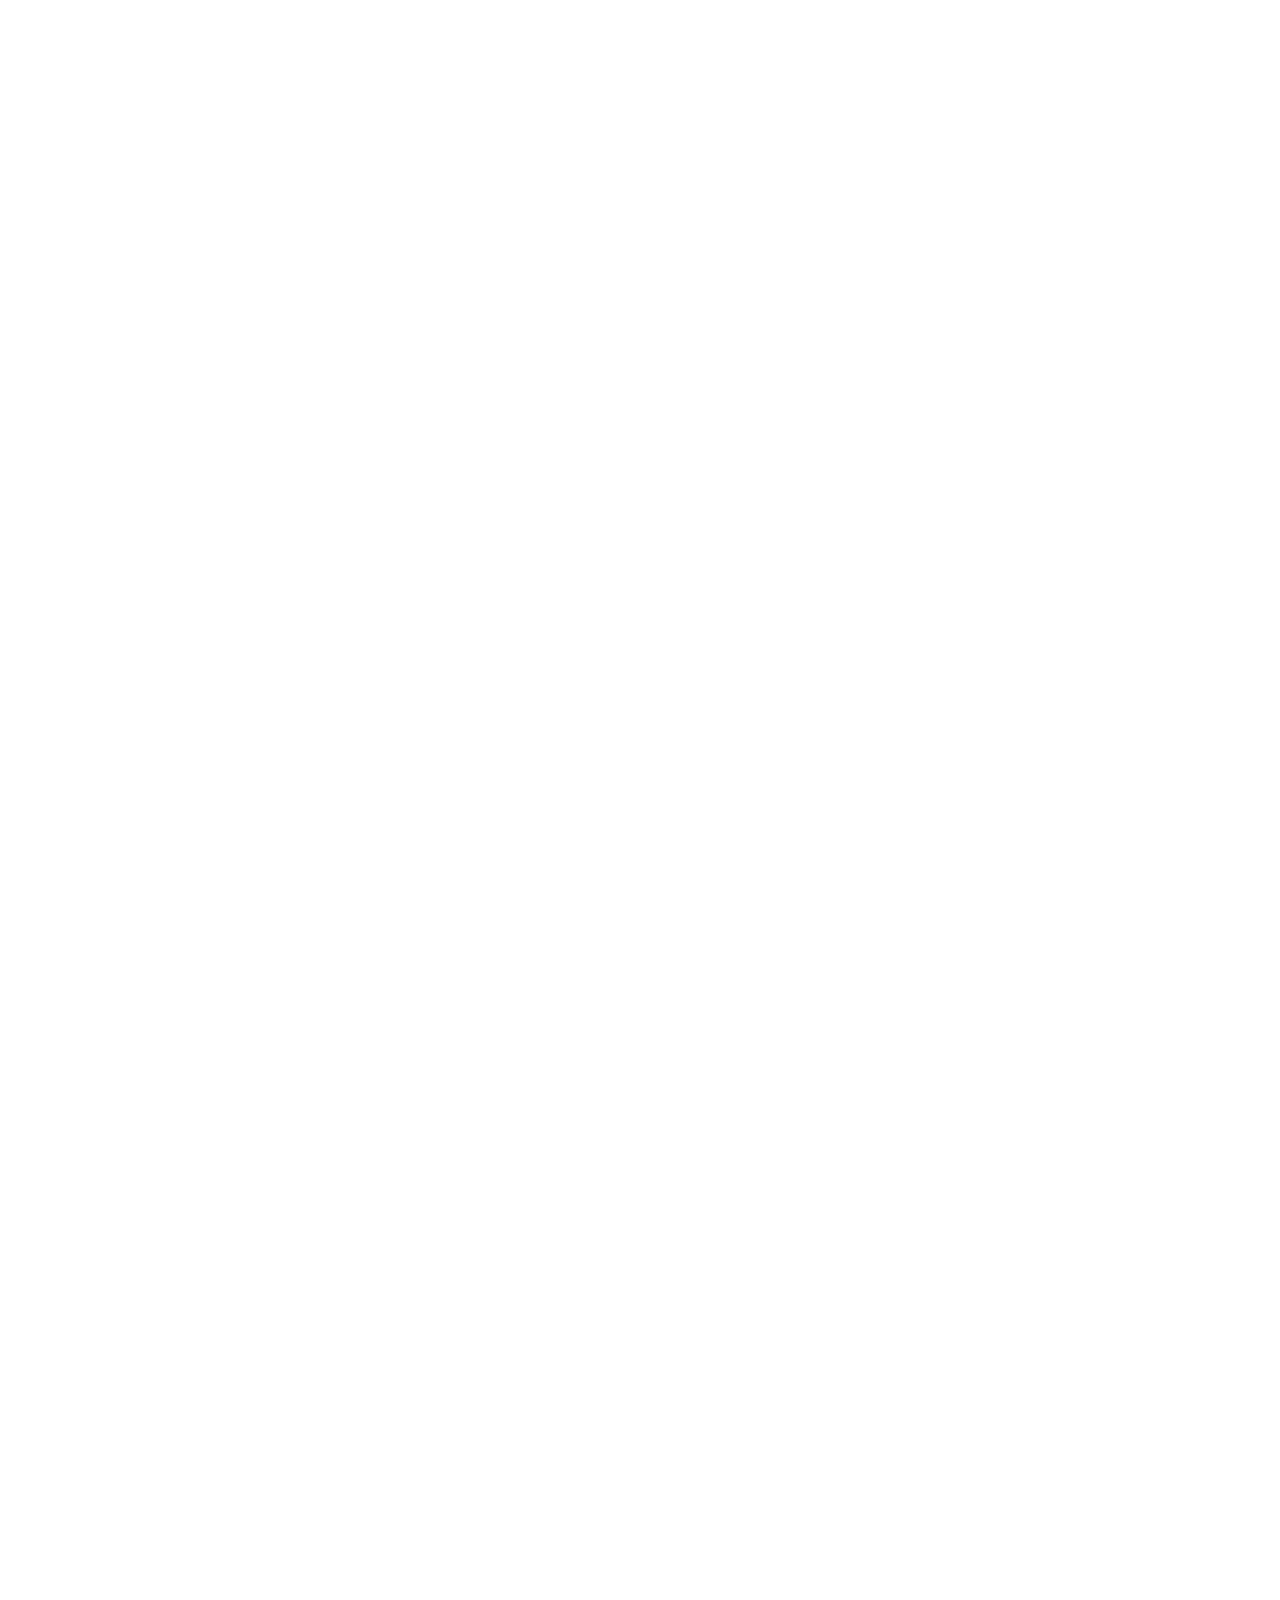
==== commit 9125a852: "Added repositories" ====
--- a/index.html
+++ b/index.html
@@ -4,31 +4,178 @@
     <meta charset="UTF-8" />
     <meta http-equiv="X-UA-Compatible" content="IE=edge" />
     <meta name="viewport" content="width=device-width, initial-scale=1.0" />
-    <title>JS tasks</title>
-    <link rel="stylesheet" href="./css/styles.css">
+    <title>RD Resume</title>
+    <link rel="stylesheet" href="./css/style.css" />
+    <link rel="preconnect" href="https://fonts.googleapis.com" />
+    <link rel="preconnect" href="https://fonts.gstatic.com" crossorigin />
+    <link
+      href="https://fonts.googleapis.com/css2?family=Inter:wght@400;600&display=swap"
+      rel="stylesheet"
+    />
   </head>
+
   <body>
-     <div class="m-container js-container"></div>
-    <div class="example">
-        <button class="js-button">Click me</button>
-    </div> 
+    <div class="main-container">
+      <aside class="sidebar">
+        <div class="header-container">
+          <div class="header-text">
+            <h1 class="firstname">Ivanna<br /><span>Melnyk</span></h1>
+          </div>
 
-        <!-- test engine -->
-    <script src="testengine/jasmine.js"></script>
-    <script src="testengine/jasmine-test-reporter.js"></script>
-    <script src="testengine/TestManager.js"></script>
+          <img
+            class="avatar"
+            src="./assets/m-person-avatar.jpeg"
+            alt="Girl in a jacket"
+          />
+          <h3 class="position">Junior Frontend Developer</h3>
+        </div>
+        <div class="contact-information">
+          <a href="./hire-me.html" class="contact-link">Contact me 📩</a>
+        </div>
+        <!-- contacts container -->
+        <div class="contacts-container">
+          <h3 class="contacts-title decorator">Contacts</h3>
+          <div>
+            <h4 class="contacts-link-type">Adress</h4>
+            <a class="contacts-link">Kyiv, Europe</a>
+          </div>
+          <div>
+            <h4 class="contacts-link-type">Phone</h4>
+            <a class="contacts-link" href="tel:380995501333">+380995501333</a>
+          </div>
+          <div>
+            <h4 class="contacts-link-type">E-mail</h4>
+            <a class="contacts-link" href="mailto:givmiller@gmail.com"
+              >givmiller@gmail.com</a
+            >
+          </div>
+          <div>
+            <h4 class="contacts-link-type">LinkedIn</h4>
+            <a
+              class="network-link"
+              href="https://linkedin.com/in/ivanna-melnyk-5479531bb"
+              >LinkedIn</a
+            >
+          </div>
 
-       <!-- add your code import here -->
-    
-    <script src="./src/index.js"></script>
+          <!--lang -->
+          <div class="language-container">
+            <h3 class="language-title decorator">Languages:</h3>
+            <ul class="language">
+              <li class="language-item">
+                <span class="language-text">English - intermediate(B2)</span>
+              </li>
+              <li class="language-item">
+                <span class="language-text">Ukrainian - native</span>
+              </li>
+            </ul>
+          </div>
+        </div>
+      </aside>
+      <div class="experience">
+        <!-- Work experience -->
+        <section class="work-section">
+          <!-- Summary -->
+          <div class="work-section-summary">
+            <h2 class="decorator-variant decorator-two" id="a">
+              <span class="letter">A</span>
+              Summary</h2>
+            <p>
+              I’m looking for interesting job as front-end developer. I’m honest
+              and punctual, I work well in a team but also on my own as I like
+              to set myself goals which I will achieve. I enjoy running - in
+              such way I keep my mind clear. Ask me about my first marathon-you
+              will be my best friend.
+            </p>
+          </div>
 
-   <!-- add your test import here -->
-    <script src="./tests/index.test.js"></script>
-        <!-- run our code -->
-    <script>
-        window.onload = function () {
-            window.initiateTest();
-        };
-    </script>
+          <!-- Skills -->
+          <div class="work-section-skills">
+            <h2 class="decorator-variant decorator-two" id="b">
+              <span class="letter">B</span>
+              Skills Highlights</h2>
+            <div class="skills-list">
+              <ul class="list-one">
+                <li>HTML</li>
+                <li>CSS</li>
+                <li>JavaScript</li>
+              </ul>
+              <ul class="list-two">
+                <li>React</li>
+                <li>Ember</li>
+                <li>Jest Testing Library</li>
+              </ul>
+            </div>
+          </div>
+
+          <!-- Work -->
+          <div class="work-section-work">
+            <h2 class="decorator-variant decorator-two" id="c">
+              <span class="letter">C</span>
+              Work experience</h2>
+
+            <div class="work-list">
+              <p class=""><span>Name of employer:</span> BC Riel</p>
+              <p>
+                <span>Dates of employment:</span> September 2021 - April 2022
+              </p>
+              <p class=""><span>Job title:</span> Civil engineer</p>
+              <p>
+                <span>Project/Role description:</span>
+                <a href="https://riel.ua/" target="_blank">BC Riel</a>
+                Implementation of the BIM process at the stages of planning and
+                implementation of the project life cycle. Training project
+                participants to use the model as a data environment for project
+                analysis.
+              </p>
+            </div>
+
+            <div class="work-list previous">
+              <p class=""><span>Name of employer:</span> LLP Altis-Holding</p>
+              <p>
+                <span>Dates of employment:</span> September 2013 - April 2021
+              </p>
+              <p class=""><span>Job title:</span> BIM coordinator/manager</p>
+              <p>
+                <span>Project/Role description:</span> Calculation of reinforced
+                concrete structures: Design using Revit, Dynamo, PythonShell.
+              </p>
+            </div>
+          </div>
+
+          <!-- Education -->
+          <div class="work-section-education">
+            <h2 class="decorator-variant decorator-two" id="d">
+              <span class="letter">D</span>
+              Education</h2>
+            <div class="education-list">
+              <p><span>Dates of studying:</span> September 2008 - 2013</p>
+              <p>
+                <span>Name of institution:</span> Kyiv national university of
+                construction and architecture
+              </p>
+              <p>
+                <span>Degree and major:</span> MS, Industrial and civil
+                construction (diploma with honours)
+              </p>
+            </div>
+          </div>
+
+          <!-- Repositories -->
+          <div class="work-section-projects">
+            <h2 class="decorator-variant decorator-two" id="e">
+              <span class="letter">E</span>
+              Projects</h2>
+            <table >
+              <h2>My repositories</h2>
+              <tbody class="project-list"></tbody>
+              <div class="loader">Loading...</div>
+            </table>
+          </div>
+        </section>
+      </div>
+    </div>
+    <script src="index.js"></script>
+    <script src="./src/fetch-repos.js"></script>
   </body>
 </html>
--- a/css/style.css
+++ b/css/style.css
@@ -0,0 +1 @@
+body{color:#000;font-family:"Inter",sans-serif;margin:0}h3{align-items:center;margin:0}h1,h4{margin:0}a:link{text-decoration:none;font-weight:600;font-size:16px;line-height:1.2;color:#1c2e8c}a:link:link.contact-link{text-transform:uppercase;text-decoration:none}a:visited{color:#005}a:hover{text-decoration:none;color:#e89a4c}ul li{margin:0}.main-container{max-width:1200px;display:flex;overflow:hidden;margin:0 auto}.position{font-weight:600;margin-top:25px;margin-bottom:10px;margin-left:41px}.avatar{width:100%;height:292px;-o-object-fit:cover;object-fit:cover}.avatar-anim{box-shadow:10px 10px 16px 0px rgba(0,0,0,.2509803922);transition:transform .5s ease-in-out;transform:scale(2) translate(25%, 25%)}.decorator{border-bottom:6px solid #1e1e1e;width:75%}.decorator-two{border-bottom:5px solid #1e1e1e;width:659px}.contact-information{display:block;margin-left:41px;margin-bottom:13px}.contacts-container{font-weight:600;line-height:39px;color:#263036;padding-left:41px;padding-right:11px;width:385px}.contacts-title{font-size:32px;padding-bottom:15px}.contacts-link-type{padding-top:36px;font-size:24px}a.contacts-link,a.network-link{font-size:16px;line-height:19px}.language-container{font-size:32px;line-height:39px}.language-title{padding-top:36px;font-size:32px;padding-bottom:28px}.language{padding:0;list-style-type:none}.language-text{font-size:20px;line-height:24px}.work-section{display:flex;flex-direction:column;box-sizing:border-box}.firstname{margin:58px 0px 36px 40px;font-weight:600;font-size:48px;line-height:1.2;color:#fff}.firstname span{color:#1c2e8c}.header-container{display:flex;flex-direction:column}@keyframes left{0%{transform:translate(0px, 100%)}100%{transform:translate(0px, 0%);opacity:1}}@keyframes right{0%{transform:translate(0px, 100%)}100%{transform:translate(0px, 0%);opacity:1}}.experience{padding-left:55px;padding-right:54px;padding-top:58px;opacity:0;animation:right 1s .5s ease forwards}.sidebar{width:385px;background-color:#86a3b4;padding-bottom:500px;box-shadow:1px 0px 13px 7px rgba(80,75,75,.2509803922);border-right:1px solid #1e1e1e;z-index:1;opacity:0;animation:left 1s ease forwards}.work-section-summary{margin-bottom:49px}.decorator-variant{margin:0px;padding-bottom:28px;font-weight:600;font-size:36px;line-height:1.2;color:#1e1e1e}.work-section-summary p{margin:28px 0px 0px 0px;font-weight:600;font-size:16px;line-height:1.2;color:#263036}.work-section-skills{margin-bottom:49px}.skills-list{margin:28px 0px 0px 0px;display:inline-flex}.skills-list ul{margin:0;font-weight:600;font-size:16px;line-height:1.2;color:#263036}.skills-list .list-one,.skills-list .list-two{width:310px;padding-left:20px}.work-section-work{margin-bottom:49px}.work-list{margin-top:31px}.work-list p{margin:0;font-size:14px;line-height:1.2;color:#000}.work-list span{font-weight:600}.work-list a{font-weight:600;font-size:16px;line-height:1.2;color:#1c2e8c}.work-list a:hover{color:#e89a4c}.previous{opacity:.5}.previous:hover{animation:liquid 2s ease-in-out forwards}@keyframes liquid{0%{opacity:.5}50%{opacity:.7}100%{opacity:1}}.education-list{margin-top:31px}.education-list p{margin:0;font-size:16px;line-height:1.2;color:#000}.education-list span{font-weight:600}@media screen and (max-width: 550px){.main-container{display:flex;flex-wrap:wrap;justify-content:center}.experience,.sidebar,.decorator-two,.skills-list .list-one,.skills-list .list-two{width:100%}.sidebar{padding-bottom:64px}.contacts-container{width:75%;padding-right:0;padding-left:28px}.experience{padding-left:28px;padding-right:54px;padding-bottom:43px}.position{margin-left:28px}.contact-information{margin-left:28px}}.letter{border-radius:3px;border:1px solid #000;padding:1px 9px}.work-section-projects{margin-top:49px}